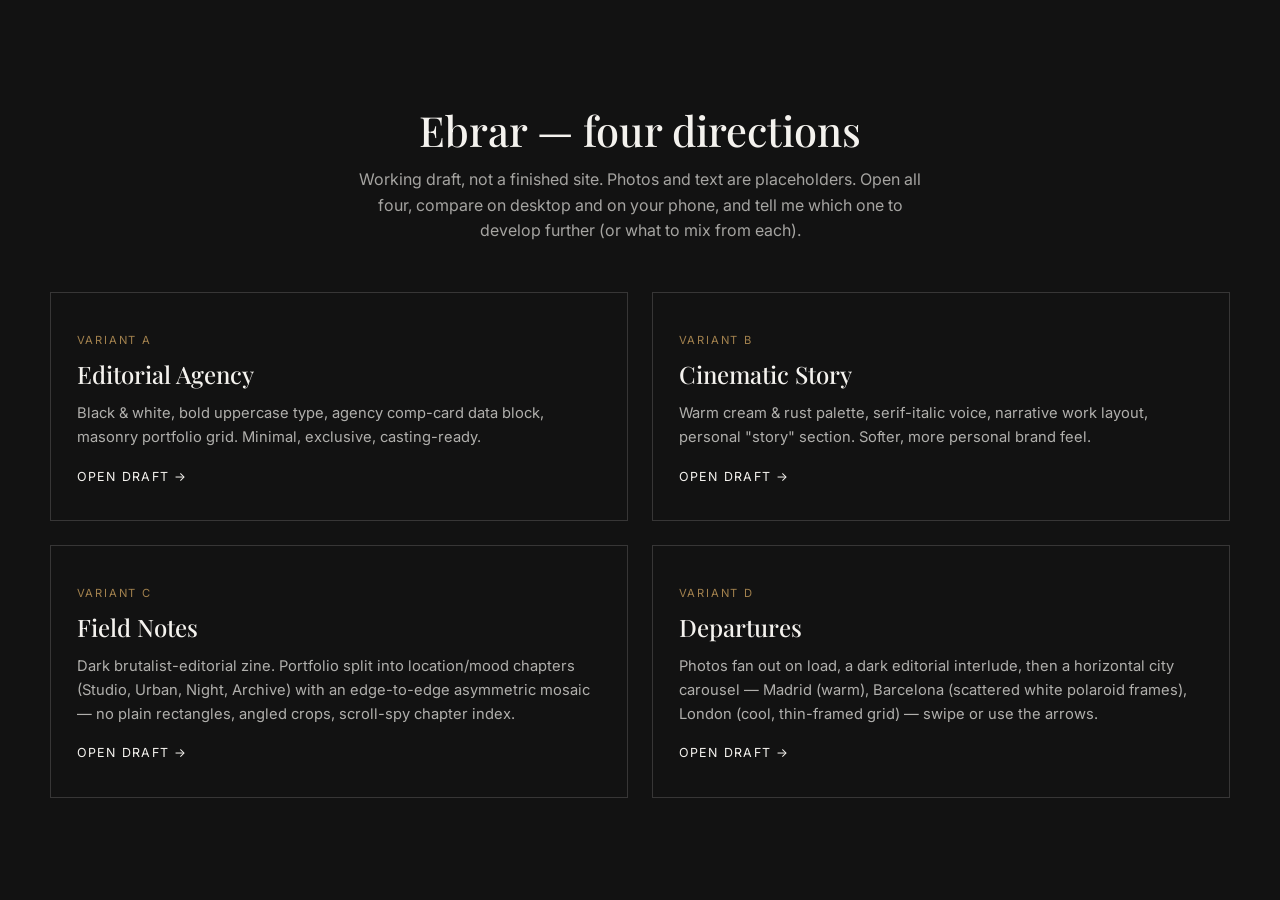
==== index.html @ d05a6724 "Add four model portfolio design drafts (A–D) with docs Static HTML/CSS/JS, no build step. Four indep" ====
<!doctype html>
<html lang="en">
<head>
<meta charset="UTF-8">
<meta name="viewport" content="width=device-width, initial-scale=1.0">
<title>Ebrar — Portfolio drafts</title>
<style>
  @import url('https://fonts.googleapis.com/css2?family=Playfair+Display:ital,wght@0,500;1,400&family=Inter:wght@400;500&display=swap');
  *{box-sizing:border-box}
  body{margin:0;min-height:100vh;display:flex;align-items:center;justify-content:center;background:#121212;color:#f4f2ee;font-family:'Inter',sans-serif;padding:2rem}
  .wrap{max-width:1180px;width:100%;text-align:center}
  h1{font-family:'Playfair Display',serif;font-weight:500;font-size:clamp(1.8rem,5vw,2.6rem);margin:0 0 .6rem}
  p.lead{color:rgba(244,242,238,.65);max-width:58ch;margin:0 auto 3rem;line-height:1.6}
  .cards{display:grid;grid-template-columns:repeat(2,1fr);gap:1.5rem}
  .card{
    border:1px solid rgba(244,242,238,.16);padding:2.2rem 1.6rem;text-align:left;
    text-decoration:none;color:inherit;transition:border-color .3s ease,background .3s ease;display:block;
  }
  .card:hover{border-color:rgba(244,242,238,.45);background:rgba(244,242,238,.04)}
  .card .tag{font-size:.7rem;letter-spacing:.16em;text-transform:uppercase;color:#a3824e}
  .card h2{font-family:'Playfair Display',serif;font-weight:500;font-size:1.5rem;margin:.6rem 0 .8rem}
  .card p{font-size:.92rem;line-height:1.6;color:rgba(244,242,238,.7);margin:0}
  .card .open{display:inline-block;margin-top:1.2rem;font-size:.78rem;letter-spacing:.1em;text-transform:uppercase}
  @media (max-width:640px){.cards{grid-template-columns:1fr}}
</style>
</head>
<body>
  <div class="wrap">
    <h1>Ebrar — four directions</h1>
    <p class="lead">Working draft, not a finished site. Photos and text are placeholders. Open all four, compare on desktop and on your phone, and tell me which one to develop further (or what to mix from each).</p>
    <div class="cards">
      <a class="card" href="variant-a-editorial/index.html">
        <span class="tag">Variant A</span>
        <h2>Editorial Agency</h2>
        <p>Black &amp; white, bold uppercase type, agency comp-card data block, masonry portfolio grid. Minimal, exclusive, casting-ready.</p>
        <span class="open">Open draft →</span>
      </a>
      <a class="card" href="variant-b-cinematic/index.html">
        <span class="tag">Variant B</span>
        <h2>Cinematic Story</h2>
        <p>Warm cream &amp; rust palette, serif-italic voice, narrative work layout, personal "story" section. Softer, more personal brand feel.</p>
        <span class="open">Open draft →</span>
      </a>
      <a class="card" href="variant-c-fieldnotes/index.html">
        <span class="tag">Variant C</span>
        <h2>Field Notes</h2>
        <p>Dark brutalist-editorial zine. Portfolio split into location/mood chapters (Studio, Urban, Night, Archive) with an edge-to-edge asymmetric mosaic — no plain rectangles, angled crops, scroll-spy chapter index.</p>
        <span class="open">Open draft →</span>
      </a>
      <a class="card" href="variant-d-departures/index.html">
        <span class="tag">Variant D</span>
        <h2>Departures</h2>
        <p>Photos fan out on load, a dark editorial interlude, then a horizontal city carousel — Madrid (warm), Barcelona (scattered white polaroid frames), London (cool, thin-framed grid) — swipe or use the arrows.</p>
        <span class="open">Open draft →</span>
      </a>
    </div>
  </div>
</body>
</html>
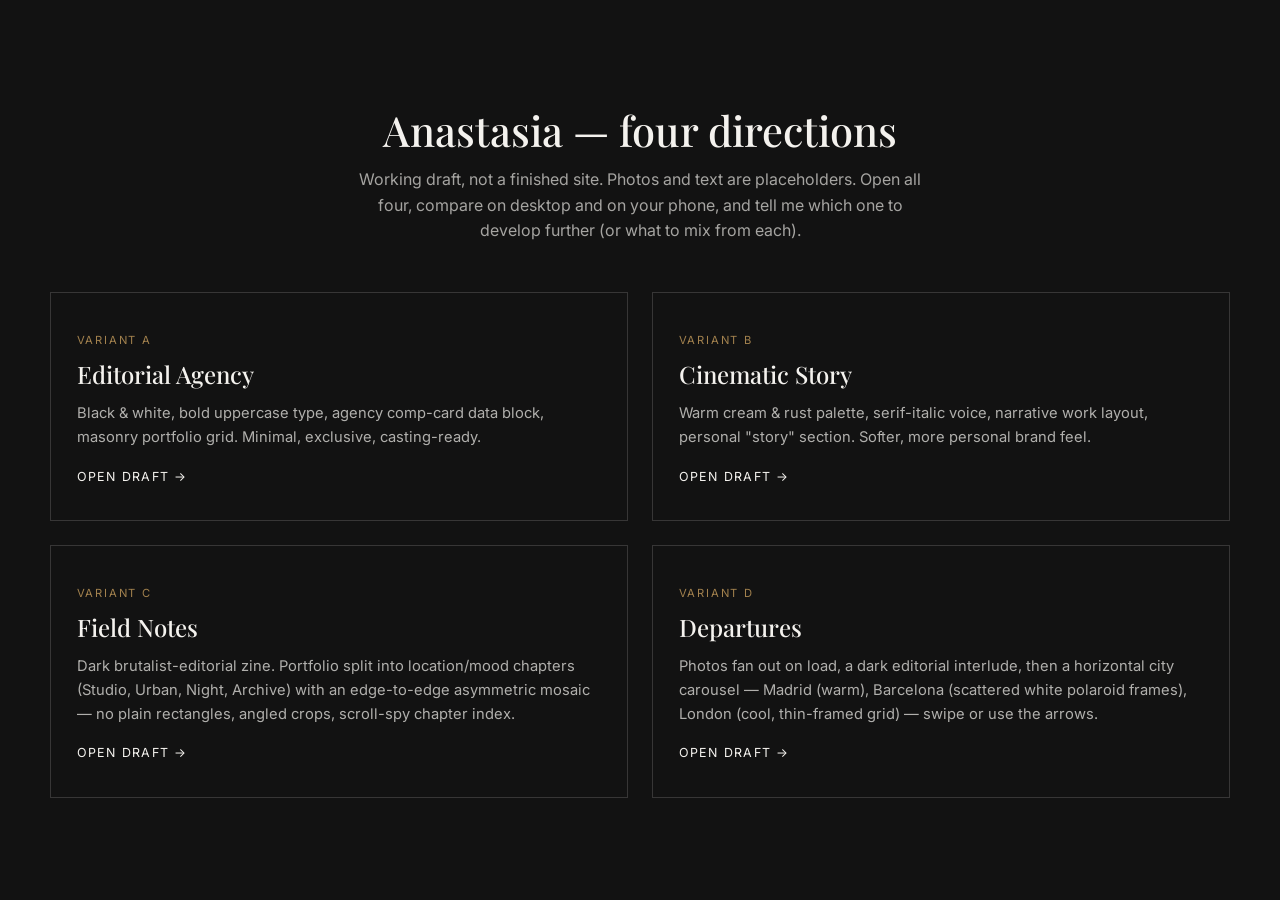
==== commit 170895a7: "Rename placeholder model name to Anastasia; drop placeholder phone Replaces all Ebrar/EBRAR/ebrar oc" ====
--- a/index.html
+++ b/index.html
@@ -3,7 +3,7 @@
 <head>
 <meta charset="UTF-8">
 <meta name="viewport" content="width=device-width, initial-scale=1.0">
-<title>Ebrar — Portfolio drafts</title>
+<title>Anastasia — Portfolio drafts</title>
 <style>
   @import url('https://fonts.googleapis.com/css2?family=Playfair+Display:ital,wght@0,500;1,400&family=Inter:wght@400;500&display=swap');
   *{box-sizing:border-box}
@@ -26,7 +26,7 @@
 </head>
 <body>
   <div class="wrap">
-    <h1>Ebrar — four directions</h1>
+    <h1>Anastasia — four directions</h1>
     <p class="lead">Working draft, not a finished site. Photos and text are placeholders. Open all four, compare on desktop and on your phone, and tell me which one to develop further (or what to mix from each).</p>
     <div class="cards">
       <a class="card" href="variant-a-editorial/index.html">
